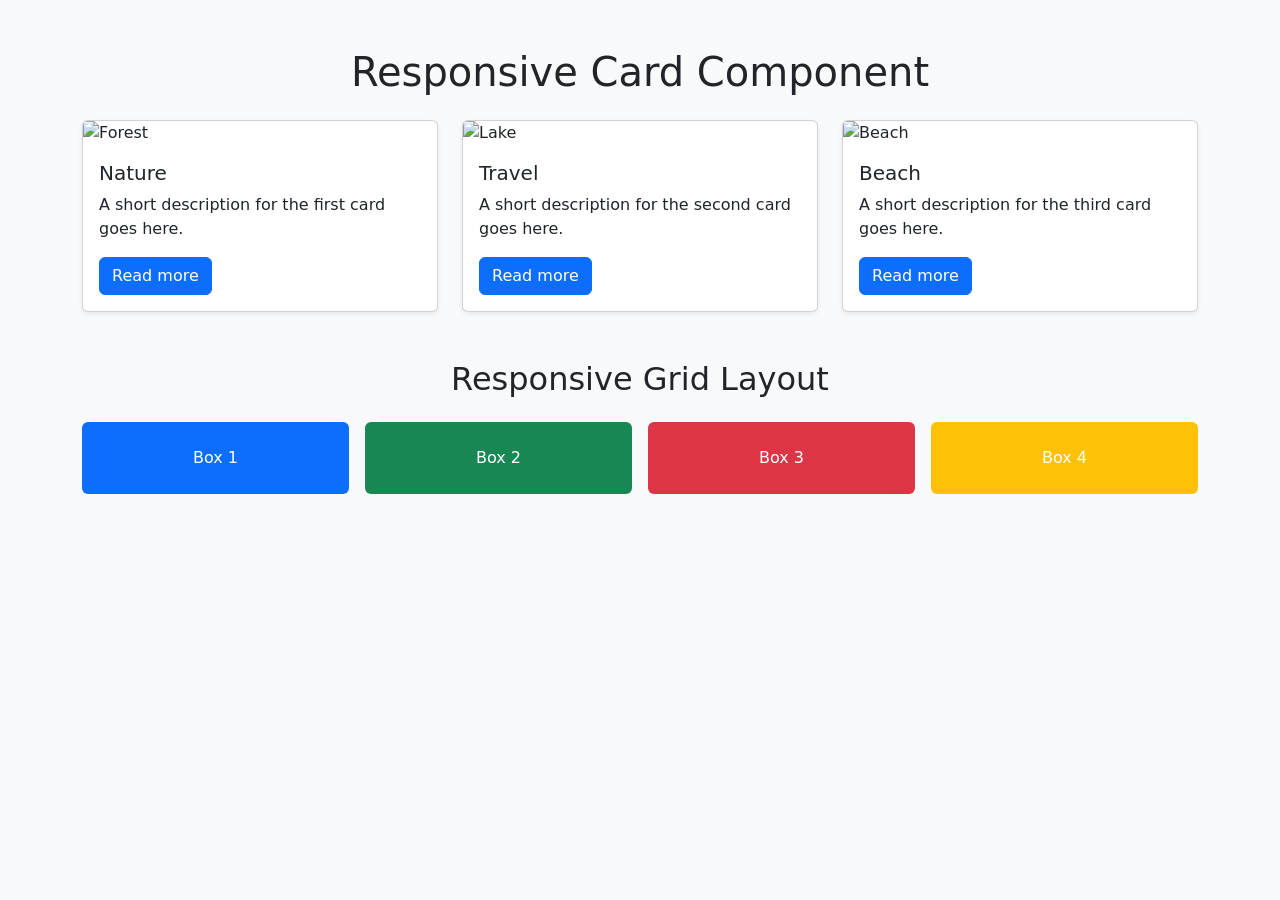
==== level2/task1-bootstrap/index.html @ 43bdda14 "Complete Cognifyz Level 2 and Level 3 tasks" ====
<!DOCTYPE html>
<html lang="en">
<head>
  <meta charset="UTF-8">
  <meta name="viewport" content="width=device-width, initial-scale=1.0">
  <title>Bootstrap Cards | Level 2 Task 1</title>
  <link href="https://cdn.jsdelivr.net/npm/bootstrap@5.3.3/dist/css/bootstrap.min.css" rel="stylesheet">
</head>
<body class="bg-light">

  <div class="container py-5">

    <!-- Part 1: Responsive cards -->
    <h1 class="text-center mb-4">Responsive Card Component</h1>
    <div class="row g-4">

      <!-- Mobile: 1 card per row, Tablet: 2, Desktop: 3 -->
      <div class="col-12 col-md-6 col-lg-4">
        <div class="card h-100 shadow-sm">
          <img src="https://picsum.photos/id/10/400/250" class="card-img-top" alt="Forest">
          <div class="card-body">
            <h5 class="card-title">Nature</h5>
            <p class="card-text">A short description for the first card goes here.</p>
            <a href="#" class="btn btn-primary">Read more</a>
          </div>
        </div>
      </div>

      <div class="col-12 col-md-6 col-lg-4">
        <div class="card h-100 shadow-sm">
          <img src="https://picsum.photos/id/11/400/250" class="card-img-top" alt="Lake">
          <div class="card-body">
            <h5 class="card-title">Travel</h5>
            <p class="card-text">A short description for the second card goes here.</p>
            <a href="#" class="btn btn-primary">Read more</a>
          </div>
        </div>
      </div>

      <div class="col-12 col-md-6 col-lg-4">
        <div class="card h-100 shadow-sm">
          <img src="https://picsum.photos/id/12/400/250" class="card-img-top" alt="Beach">
          <div class="card-body">
            <h5 class="card-title">Beach</h5>
            <p class="card-text">A short description for the third card goes here.</p>
            <a href="#" class="btn btn-primary">Read more</a>
          </div>
        </div>
      </div>
    </div>

    <!-- Part 2: Responsive grid layout -->
    <h2 class="text-center mt-5 mb-4">Responsive Grid Layout</h2>
    <div class="row g-3 text-center text-white">
      <!-- Mobile: 2 per row, Tablet and above: 4 per row -->
      <div class="col-6 col-md-3"><div class="p-4 bg-primary rounded">Box 1</div></div>
      <div class="col-6 col-md-3"><div class="p-4 bg-success rounded">Box 2</div></div>
      <div class="col-6 col-md-3"><div class="p-4 bg-danger rounded">Box 3</div></div>
      <div class="col-6 col-md-3"><div class="p-4 bg-warning rounded">Box 4</div></div>
    </div>

  </div>

  <script src="https://cdn.jsdelivr.net/npm/bootstrap@5.3.3/dist/js/bootstrap.bundle.min.js"></script>
</body>
</html>
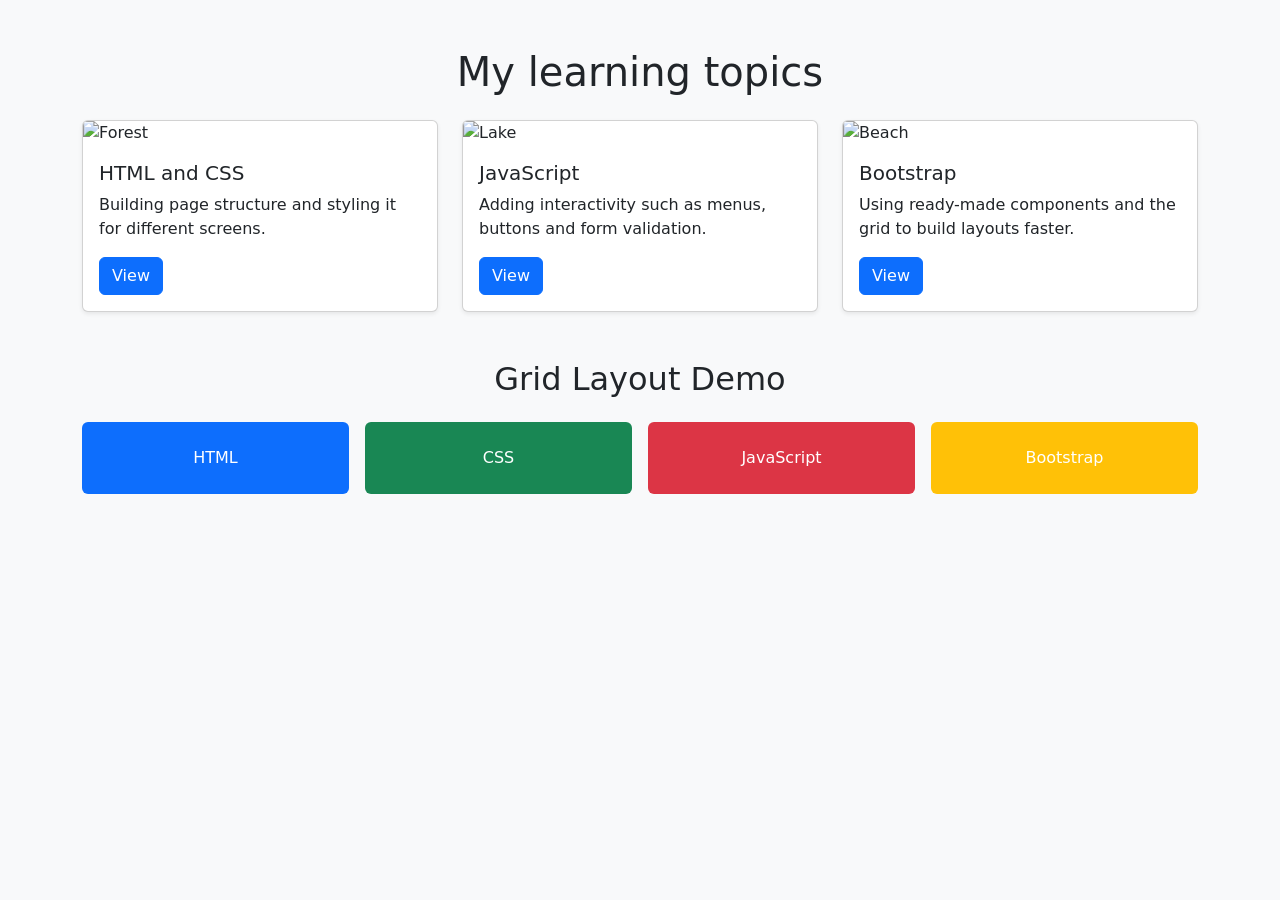
==== commit 0b6bee24: "Update text content for all tasks" ====
--- a/level2/task1-bootstrap/index.html
+++ b/level2/task1-bootstrap/index.html
@@ -11,7 +11,7 @@
   <div class="container py-5">
 
     <!-- Part 1: Responsive cards -->
-    <h1 class="text-center mb-4">Responsive Card Component</h1>
+    <h1 class="text-center mb-4">My learning topics</h1>
     <div class="row g-4">
 
       <!-- Mobile: 1 card per row, Tablet: 2, Desktop: 3 -->
@@ -19,9 +19,9 @@
         <div class="card h-100 shadow-sm">
           <img src="https://picsum.photos/id/10/400/250" class="card-img-top" alt="Forest">
           <div class="card-body">
-            <h5 class="card-title">Nature</h5>
-            <p class="card-text">A short description for the first card goes here.</p>
-            <a href="#" class="btn btn-primary">Read more</a>
+            <h5 class="card-title">HTML and CSS</h5>
+            <p class="card-text">Building page structure and styling it for different screens.</p>
+            <a href="#" class="btn btn-primary">View</a>
           </div>
         </div>
       </div>
@@ -30,9 +30,9 @@
         <div class="card h-100 shadow-sm">
           <img src="https://picsum.photos/id/11/400/250" class="card-img-top" alt="Lake">
           <div class="card-body">
-            <h5 class="card-title">Travel</h5>
-            <p class="card-text">A short description for the second card goes here.</p>
-            <a href="#" class="btn btn-primary">Read more</a>
+            <h5 class="card-title">JavaScript</h5>
+            <p class="card-text">Adding interactivity such as menus, buttons and form validation.</p>
+            <a href="#" class="btn btn-primary">View</a>
           </div>
         </div>
       </div>
@@ -41,22 +41,22 @@
         <div class="card h-100 shadow-sm">
           <img src="https://picsum.photos/id/12/400/250" class="card-img-top" alt="Beach">
           <div class="card-body">
-            <h5 class="card-title">Beach</h5>
-            <p class="card-text">A short description for the third card goes here.</p>
-            <a href="#" class="btn btn-primary">Read more</a>
+            <h5 class="card-title">Bootstrap</h5>
+            <p class="card-text">Using ready-made components and the grid to build layouts faster.</p>
+            <a href="#" class="btn btn-primary">View</a>
           </div>
         </div>
       </div>
     </div>
 
     <!-- Part 2: Responsive grid layout -->
-    <h2 class="text-center mt-5 mb-4">Responsive Grid Layout</h2>
+    <h2 class="text-center mt-5 mb-4">Grid Layout Demo</h2>
     <div class="row g-3 text-center text-white">
       <!-- Mobile: 2 per row, Tablet and above: 4 per row -->
-      <div class="col-6 col-md-3"><div class="p-4 bg-primary rounded">Box 1</div></div>
-      <div class="col-6 col-md-3"><div class="p-4 bg-success rounded">Box 2</div></div>
-      <div class="col-6 col-md-3"><div class="p-4 bg-danger rounded">Box 3</div></div>
-      <div class="col-6 col-md-3"><div class="p-4 bg-warning rounded">Box 4</div></div>
+      <div class="col-6 col-md-3"><div class="p-4 bg-primary rounded">HTML</div></div>
+      <div class="col-6 col-md-3"><div class="p-4 bg-success rounded">CSS</div></div>
+      <div class="col-6 col-md-3"><div class="p-4 bg-danger rounded">JavaScript</div></div>
+      <div class="col-6 col-md-3"><div class="p-4 bg-warning rounded">Bootstrap</div></div>
     </div>
 
   </div>
